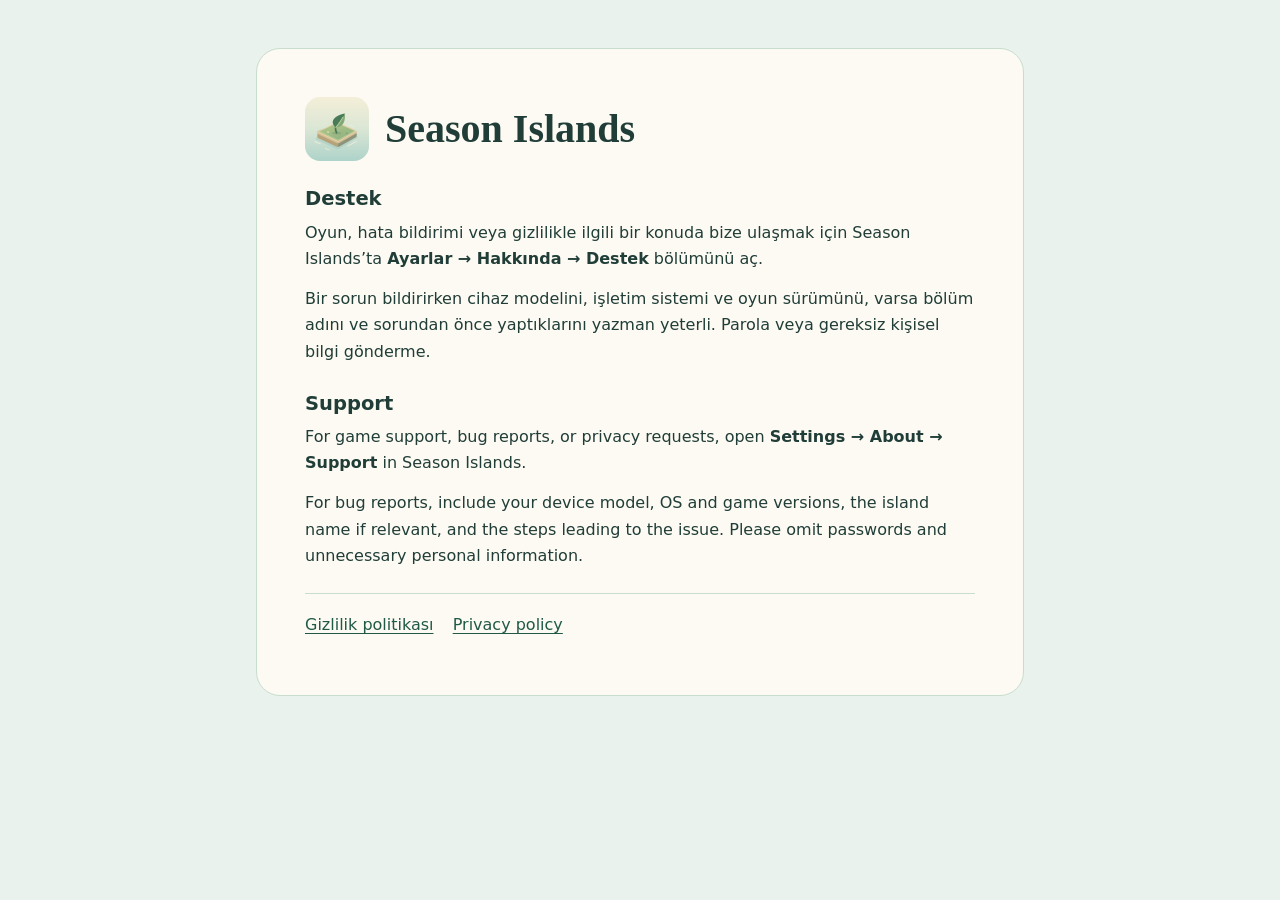
==== index.html @ 270b9de0 "Add files via upload" ====
<!doctype html>
<html lang="tr">
<head>
  <meta charset="utf-8">
  <meta name="viewport" content="width=device-width, initial-scale=1">
  <meta name="description" content="Season Islands oyun desteği ve gizlilik politikası.">
  <title>Season Islands — Destek / Support</title>
  <link rel="icon" href="icon.png" type="image/png">
  <link rel="stylesheet" href="style.css">
</head>
<body>
  <main>
    <header>
      <img src="icon.png" alt="" width="64" height="64">
      <h1>Season Islands</h1>
    </header>
    <section aria-labelledby="support-tr">
      <h2 id="support-tr">Destek</h2>
      <p>Oyun, hata bildirimi veya gizlilikle ilgili bir konuda bize ulaşmak için Season Islands’ta <strong>Ayarlar → Hakkında → Destek</strong> bölümünü aç.</p>
      <p>Bir sorun bildirirken cihaz modelini, işletim sistemi ve oyun sürümünü, varsa bölüm adını ve sorundan önce yaptıklarını yazman yeterli. Parola veya gereksiz kişisel bilgi gönderme.</p>
    </section>
    <section lang="en" aria-labelledby="support-en">
      <h2 id="support-en">Support</h2>
      <p>For game support, bug reports, or privacy requests, open <strong>Settings → About → Support</strong> in Season Islands.</p>
      <p>For bug reports, include your device model, OS and game versions, the island name if relevant, and the steps leading to the issue. Please omit passwords and unnecessary personal information.</p>
    </section>
    <nav class="privacy-links" aria-label="Gizlilik / Privacy">
      <a href="privacy-tr.html" hreflang="tr">Gizlilik politikası</a>
      <a href="privacy-en.html" lang="en" hreflang="en">Privacy policy</a>
    </nav>
  </main>
</body>
</html>
---- style.css ----
:root {
  color-scheme: light;
  font: 100%/1.65 system-ui, -apple-system, sans-serif;
  background: #e9f2ec;
  color: #203d38;
}
*, *::before, *::after { box-sizing: border-box; }
body { margin: 0; padding: clamp(0.75rem, 4vw, 3rem); }
main {
  max-width: 48rem;
  margin: 0 auto;
  padding: clamp(1.15rem, 5vw, 3rem);
  background: #fcfaf2;
  border: 1px solid #c9ddcf;
  border-radius: 1.5rem;
}
header { display: flex; flex-wrap: wrap; align-items: center; gap: 1rem; }
header img { border-radius: 0.95rem; }
h1, h2 { line-height: 1.2; }
h1 { margin: 0; font: 700 clamp(1.75rem, 6vw, 2.5rem)/1.12 Georgia, serif; }
h2 { margin: 1.65rem 0 0.55rem; font-size: 1.22rem; }
p { margin: 0.45rem 0 0.85rem; }
a { color: #205947; text-underline-offset: 0.18em; overflow-wrap: anywhere; }
a:focus-visible { outline: 3px solid #427467; outline-offset: 4px; }
nav { display: flex; flex-wrap: wrap; gap: 0.35rem 1.2rem; margin-bottom: 1.4rem; }
nav a { display: inline-flex; align-items: center; min-height: 2.75rem; }
nav a[aria-current="page"] { font-weight: 700; }
.updated { margin-top: 0.8rem; color: #49645d; }
.privacy-links { border-top: 1px solid #c9ddcf; margin: 1.5rem 0 0; padding-top: 0.55rem; }
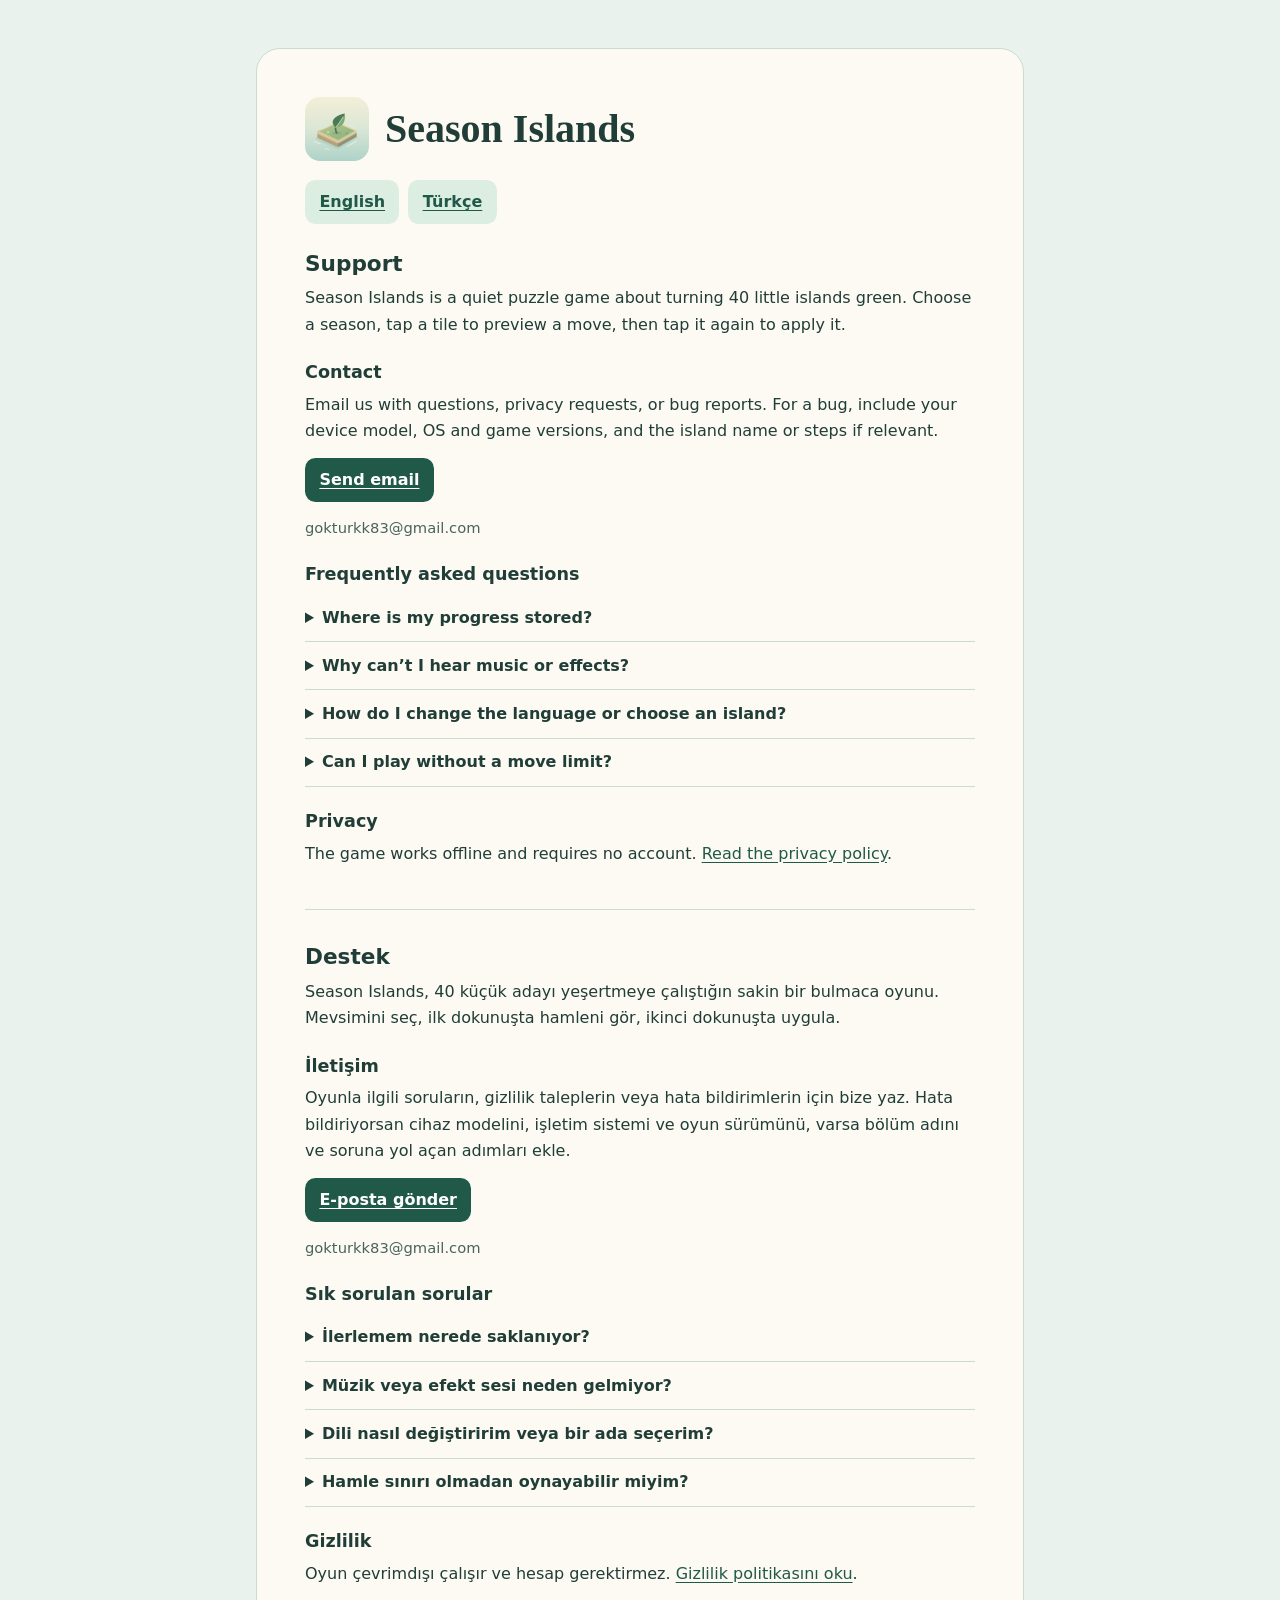
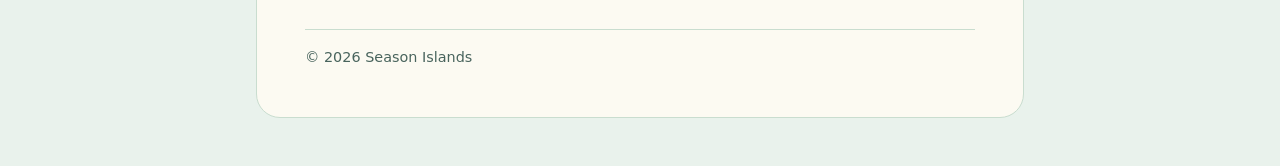
==== commit ba2d82a1: "Publish English-first Season Islands support page" ====
--- a/index.html
+++ b/index.html
@@ -1,12 +1,13 @@
 <!doctype html>
-<html lang="tr">
+<html lang="en">
 <head>
   <meta charset="utf-8">
   <meta name="viewport" content="width=device-width, initial-scale=1">
-  <meta name="description" content="Season Islands oyun desteği ve gizlilik politikası.">
-  <title>Season Islands — Destek / Support</title>
+  <meta name="description" content="Contact, frequently asked questions, and privacy information for Season Islands.">
+  <title>Season Islands — Support</title>
   <link rel="icon" href="icon.png" type="image/png">
   <link rel="stylesheet" href="style.css">
+  <link rel="canonical" href="https://gokturkp0.github.io/season-islands-site/support.html">
 </head>
 <body>
   <main>
@@ -14,20 +15,65 @@
       <img src="icon.png" alt="" width="64" height="64">
       <h1>Season Islands</h1>
     </header>
-    <section aria-labelledby="support-tr">
+    <nav class="language" aria-label="Language / Dil">
+      <a href="#en" lang="en">English</a>
+      <a href="#tr" lang="tr">Türkçe</a>
+    </nav>
+    <section id="en" lang="en" aria-labelledby="support-en">
+      <h2 id="support-en">Support</h2>
+      <p>Season Islands is a quiet puzzle game about turning 40 little islands green. Choose a season, tap a tile to preview a move, then tap it again to apply it.</p>
+      <h3 id="contact-en">Contact</h3>
+      <p>Email us with questions, privacy requests, or bug reports. For a bug, include your device model, OS and game versions, and the island name or steps if relevant.</p>
+      <p><a class="contact-button" href="mailto:gokturkk83@gmail.com?subject=Season%20Islands">Send email</a></p>
+      <p class="email">gokturkk83@gmail.com</p>
+      <h3>Frequently asked questions</h3>
+      <details>
+        <summary>Where is my progress stored?</summary>
+        <p>Progress and settings are saved on your device. The game has no account or cloud save. Deleting the app and its data can remove your progress.</p>
+      </details>
+      <details>
+        <summary>Why can’t I hear music or effects?</summary>
+        <p>Raise your device volume, then check the separate Music and Ambience and effects settings. Each group has its own mute switch and volume level.</p>
+      </details>
+      <details>
+        <summary>How do I change the language or choose an island?</summary>
+        <p>Open Settings and choose Language for English or Turkish, or Level to revisit an island you’ve unlocked.</p>
+      </details>
+      <details>
+        <summary>Can I play without a move limit?</summary>
+        <p>Yes. Choose Easy under Settings → Difficulty and start or restart a level to play with unlimited moves.</p>
+      </details>
+      <h3>Privacy</h3>
+      <p>The game works offline and requires no account. <a href="privacy-en.html" hreflang="en">Read the privacy policy</a>.</p>
+    </section>
+    <section id="tr" lang="tr" aria-labelledby="support-tr">
       <h2 id="support-tr">Destek</h2>
-      <p>Oyun, hata bildirimi veya gizlilikle ilgili bir konuda bize ulaşmak için Season Islands’ta <strong>Ayarlar → Hakkında → Destek</strong> bölümünü aç.</p>
-      <p>Bir sorun bildirirken cihaz modelini, işletim sistemi ve oyun sürümünü, varsa bölüm adını ve sorundan önce yaptıklarını yazman yeterli. Parola veya gereksiz kişisel bilgi gönderme.</p>
+      <p>Season Islands, 40 küçük adayı yeşertmeye çalıştığın sakin bir bulmaca oyunu. Mevsimini seç, ilk dokunuşta hamleni gör, ikinci dokunuşta uygula.</p>
+      <h3 id="contact-tr">İletişim</h3>
+      <p>Oyunla ilgili soruların, gizlilik taleplerin veya hata bildirimlerin için bize yaz. Hata bildiriyorsan cihaz modelini, işletim sistemi ve oyun sürümünü, varsa bölüm adını ve soruna yol açan adımları ekle.</p>
+      <p><a class="contact-button" href="mailto:gokturkk83@gmail.com?subject=Season%20Islands">E-posta gönder</a></p>
+      <p class="email">gokturkk83@gmail.com</p>
+      <h3>Sık sorulan sorular</h3>
+      <details>
+        <summary>İlerlemem nerede saklanıyor?</summary>
+        <p>İlerleme ve ayarlar cihazında saklanır. Oyunda hesap veya bulut kaydı yoktur. Uygulamayı verileriyle birlikte silersen ilerlemen de silinebilir.</p>
+      </details>
+      <details>
+        <summary>Müzik veya efekt sesi neden gelmiyor?</summary>
+        <p>Cihazının sesini artırıp Ayarlar’da Müzik ile Ambiyans ve efektler bölümlerini kontrol et. İki grubun da ses seviyesi ve sessize alma seçeneği ayrıdır.</p>
+      </details>
+      <details>
+        <summary>Dili nasıl değiştiririm veya bir ada seçerim?</summary>
+        <p>Ayarlar → Dil bölümünden Türkçe veya İngilizceyi seç. Daha önce açtığın bir adaya dönmek için Ayarlar → Bölüm’ü kullan.</p>
+      </details>
+      <details>
+        <summary>Hamle sınırı olmadan oynayabilir miyim?</summary>
+        <p>Evet. Ayarlar → Zorluk bölümünden Kolay’ı seçip bir bölümü başlat veya yeniden başlat.</p>
+      </details>
+      <h3>Gizlilik</h3>
+      <p>Oyun çevrimdışı çalışır ve hesap gerektirmez. <a href="privacy-tr.html" hreflang="tr">Gizlilik politikasını oku</a>.</p>
     </section>
-    <section lang="en" aria-labelledby="support-en">
-      <h2 id="support-en">Support</h2>
-      <p>For game support, bug reports, or privacy requests, open <strong>Settings → About → Support</strong> in Season Islands.</p>
-      <p>For bug reports, include your device model, OS and game versions, the island name if relevant, and the steps leading to the issue. Please omit passwords and unnecessary personal information.</p>
-    </section>
-    <nav class="privacy-links" aria-label="Gizlilik / Privacy">
-      <a href="privacy-tr.html" hreflang="tr">Gizlilik politikası</a>
-      <a href="privacy-en.html" lang="en" hreflang="en">Privacy policy</a>
-    </nav>
+    <footer>© 2026 Season Islands</footer>
   </main>
 </body>
 </html>
--- a/style.css
+++ b/style.css
@@ -1,8 +1,18 @@
 :root {
-  color-scheme: light;
+  color-scheme: light dark;
+  --background: #e9f2ec;
+  --surface: #fcfaf2;
+  --text: #203d38;
+  --muted: #49645d;
+  --line: #c9ddcf;
+  --link: #205947;
+  --chip: #dceee2;
+  --button: #205947;
+  --button-text: #fff;
+  --focus: #427467;
   font: 100%/1.65 system-ui, -apple-system, sans-serif;
-  background: #e9f2ec;
-  color: #203d38;
+  background: var(--background);
+  color: var(--text);
 }
 *, *::before, *::after { box-sizing: border-box; }
 body { margin: 0; padding: clamp(0.75rem, 4vw, 3rem); }
@@ -10,20 +20,45 @@
   max-width: 48rem;
   margin: 0 auto;
   padding: clamp(1.15rem, 5vw, 3rem);
-  background: #fcfaf2;
-  border: 1px solid #c9ddcf;
+  background: var(--surface);
+  border: 1px solid var(--line);
   border-radius: 1.5rem;
 }
 header { display: flex; flex-wrap: wrap; align-items: center; gap: 1rem; }
 header img { border-radius: 0.95rem; }
-h1, h2 { line-height: 1.2; }
+h1, h2, h3 { line-height: 1.2; }
 h1 { margin: 0; font: 700 clamp(1.75rem, 6vw, 2.5rem)/1.12 Georgia, serif; }
-h2 { margin: 1.65rem 0 0.55rem; font-size: 1.22rem; }
+h2 { margin: 1.65rem 0 0.55rem; font-size: 1.35rem; }
+h3 { margin: 1.5rem 0 .55rem; font-size: 1.1rem; }
 p { margin: 0.45rem 0 0.85rem; }
-a { color: #205947; text-underline-offset: 0.18em; overflow-wrap: anywhere; }
-a:focus-visible { outline: 3px solid #427467; outline-offset: 4px; }
+a { color: var(--link); text-underline-offset: 0.18em; overflow-wrap: anywhere; }
+:focus-visible { outline: 3px solid var(--focus); outline-offset: 4px; }
 nav { display: flex; flex-wrap: wrap; gap: 0.35rem 1.2rem; margin-bottom: 1.4rem; }
 nav a { display: inline-flex; align-items: center; min-height: 2.75rem; }
 nav a[aria-current="page"] { font-weight: 700; }
-.updated { margin-top: 0.8rem; color: #49645d; }
-.privacy-links { border-top: 1px solid #c9ddcf; margin: 1.5rem 0 0; padding-top: 0.55rem; }
+.language { margin-top: 1.2rem; gap: 0.55rem; }
+.language a, .contact-button { padding: 0.45rem 0.9rem; border-radius: 0.65rem; font-weight: 650; }
+.language a { background: var(--chip); }
+.contact-button { display: inline-flex; align-items: center; min-height: 2.75rem; background: var(--button); color: var(--button-text); }
+.updated, .email, footer { color: var(--muted); }
+.updated { margin-top: 0.8rem; }
+.email { font-size: 0.92rem; overflow-wrap: anywhere; }
+details { border-bottom: 1px solid var(--line); }
+summary { min-height: 2.75rem; padding: 0.65rem 0; font-weight: 650; cursor: pointer; }
+details p { margin-top: 0; }
+section + section, footer { border-top: 1px solid var(--line); margin-top: 2.6rem; padding-top: 0.5rem; }
+footer { padding-top: 1rem; font-size: 0.9rem; }
+@media (prefers-color-scheme: dark) {
+  :root {
+    --background: #162724;
+    --surface: #20342e;
+    --text: #e8f3eb;
+    --muted: #b9cec2;
+    --line: #456056;
+    --link: #b3e9ce;
+    --chip: #2e5144;
+    --button: #b3e9ce;
+    --button-text: #16342b;
+    --focus: #b3e9ce;
+  }
+}
